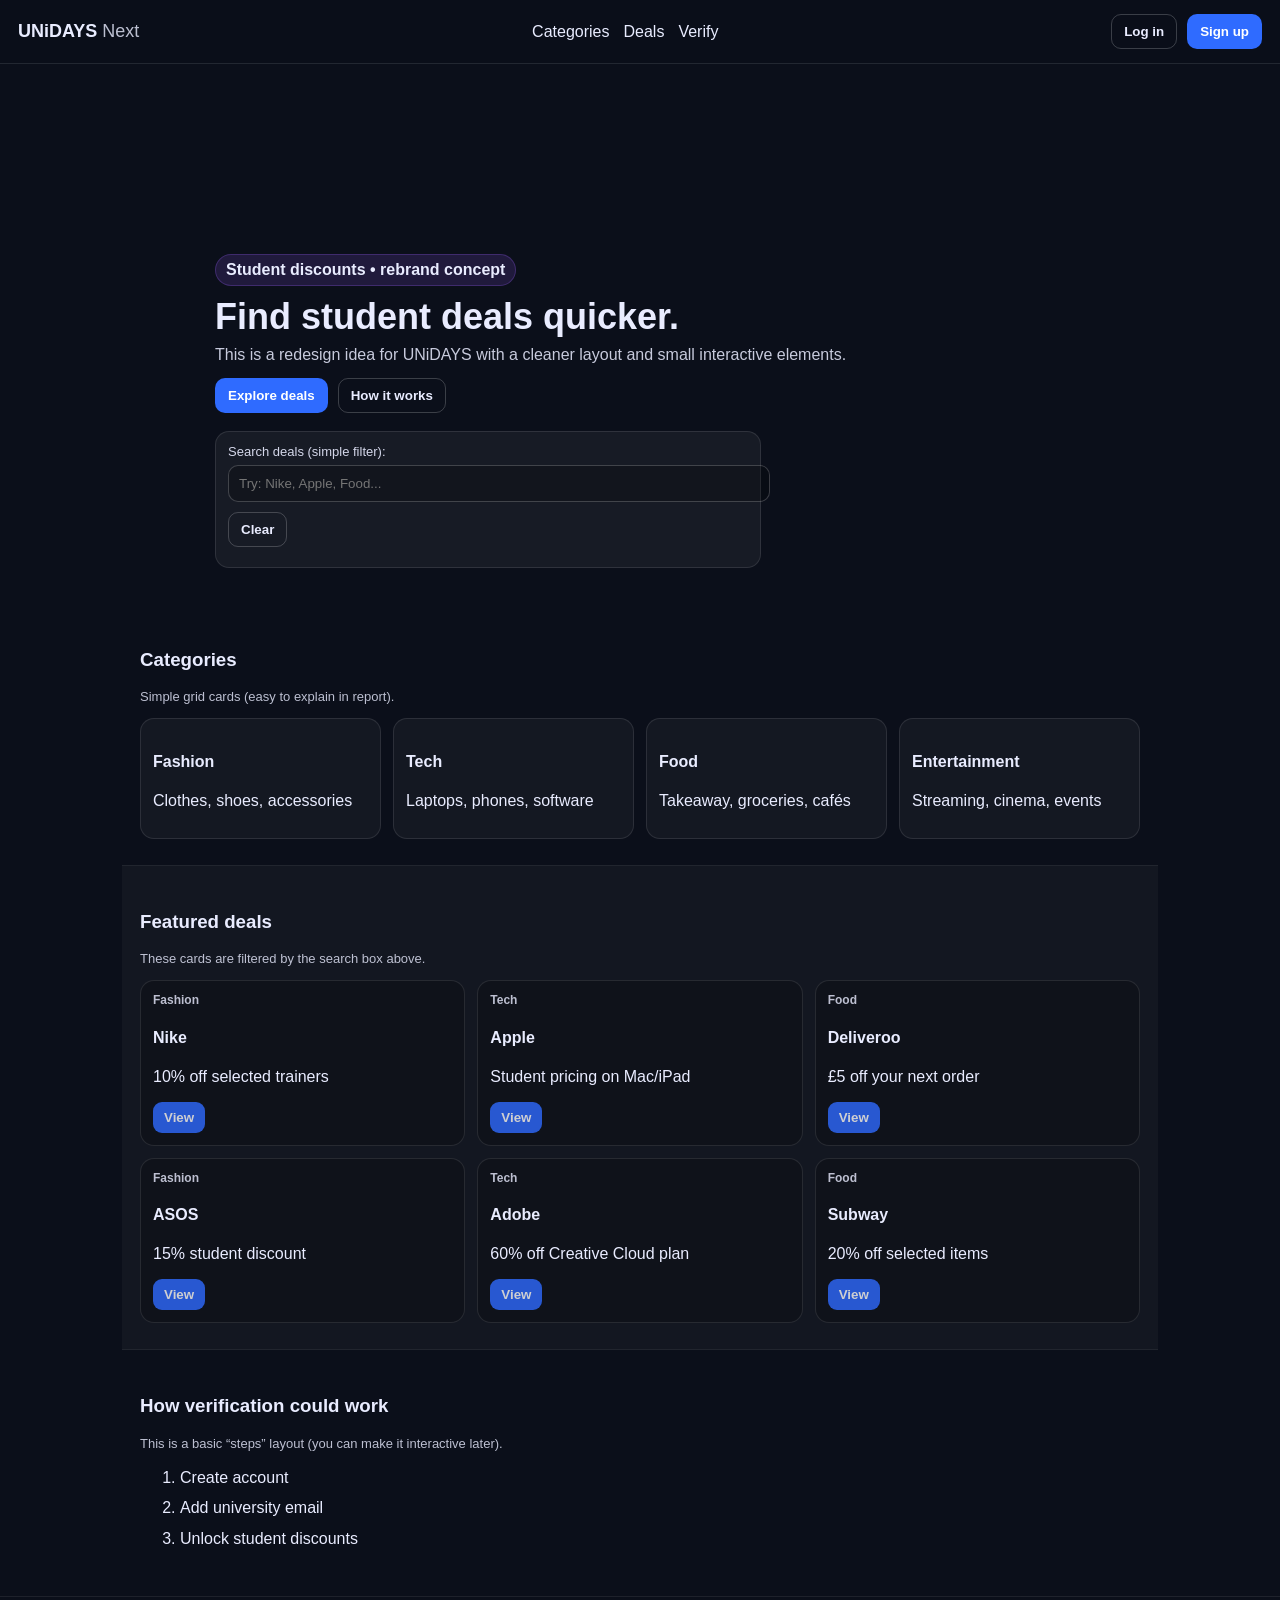
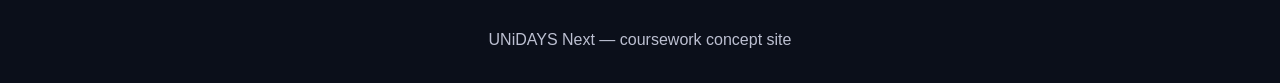
==== index.html @ 5d703a88 "Create index.html" ====
<!DOCTYPE html>
<html lang="en">
<head>
  <meta charset="UTF-8" />
  <meta name="viewport" content="width=device-width, initial-scale=1.0" />
  <title>UNiDAYS Next - Homepage</title>
  <link rel="stylesheet" href="css/styles.css" />
</head>
<body>
    <header class="topbar">
  <h1 class="logo">UNiDAYS <span class="small">Next</span></h1>

  <nav class="nav">
    <a href="#categories">Categories</a>
    <a href="#deals">Deals</a>
    <a href="#verify">Verify</a>
  </nav>

  <div class="top-actions">
    <button class="btn btn-ghost" type="button">Log in</button>
    <button class="btn btn-main" type="button">Sign up</button>
  </div>
</header>
<section class="banner">
  <canvas id="introCanvas"></canvas>

  <div class="banner-content">
    <p class="tag">Student discounts • rebrand concept</p>
    <h2>Find student deals quicker.</h2>
    <p class="sub">
      This is a redesign idea for UNiDAYS with a cleaner layout and small interactive elements.
    </p>

    <div class="banner-buttons">
      <button class="btn btn-main" type="button">Explore deals</button>
      <button class="btn btn-ghost" type="button">How it works</button>
    </div>

    <div class="search-box">
      <label for="searchInput">Search deals (simple filter):</label>
      <input id="searchInput" type="text" placeholder="Try: Nike, Apple, Food..." />
      <button id="clearBtn" class="btn btn-ghost" type="button">Clear</button>
      <p id="resultsMsg" class="hint"></p>
    </div>
  </div>
</section>
<main>
  <section id="categories" class="section">
    <h3>Categories</h3>
    <p class="hint">Simple grid cards (easy to explain in report).</p>

    <div class="grid">
      <div class="card">
        <h4>Fashion</h4>
        <p>Clothes, shoes, accessories</p>
      </div>

      <div class="card">
        <h4>Tech</h4>
        <p>Laptops, phones, software</p>
      </div>

      <div class="card">
        <h4>Food</h4>
        <p>Takeaway, groceries, cafés</p>
      </div>

      <div class="card">
        <h4>Entertainment</h4>
        <p>Streaming, cinema, events</p>
      </div>
    </div>
  </section>

  <section id="deals" class="section section-dark">
    <h3>Featured deals</h3>
    <p class="hint">These cards are filtered by the search box above.</p>

    <div id="dealGrid" class="deal-grid">
      <div class="deal" data-title="Nike 10% off trainers">
        <p class="deal-type">Fashion</p>
        <h4>Nike</h4>
        <p>10% off selected trainers</p>
        <button class="btn btn-main small" type="button">View</button>
      </div>

      <div class="deal" data-title="Apple student pricing on mac">
        <p class="deal-type">Tech</p>
        <h4>Apple</h4>
        <p>Student pricing on Mac/iPad</p>
        <button class="btn btn-main small" type="button">View</button>
      </div>

      <div class="deal" data-title="Deliveroo 5 pounds off">
        <p class="deal-type">Food</p>
        <h4>Deliveroo</h4>
        <p>£5 off your next order</p>
        <button class="btn btn-main small" type="button">View</button>
      </div>

      <div class="deal" data-title="ASOS 15% student discount">
        <p class="deal-type">Fashion</p>
        <h4>ASOS</h4>
        <p>15% student discount</p>
        <button class="btn btn-main small" type="button">View</button>
      </div>

      <div class="deal" data-title="Adobe 60% off creative cloud">
        <p class="deal-type">Tech</p>
        <h4>Adobe</h4>
        <p>60% off Creative Cloud plan</p>
        <button class="btn btn-main small" type="button">View</button>
      </div>

      <div class="deal" data-title="Subway 20% off">
        <p class="deal-type">Food</p>
        <h4>Subway</h4>
        <p>20% off selected items</p>
        <button class="btn btn-main small" type="button">View</button>
      </div>
    </div>

    <p id="noDealsMsg" class="hint hidden">No deals match your search.</p>
  </section>

  <section id="verify" class="section">
    <h3>How verification could work</h3>
    <p class="hint">This is a basic “steps” layout (you can make it interactive later).</p>

    <ol class="steps">
      <li>Create account</li>
      <li>Add university email</li>
      <li>Unlock student discounts</li>
    </ol>
  </section>
</main>
<footer class="footer">
  <p>UNiDAYS Next — coursework concept site</p>
</footer>

<script src="main.js"></script>
<script src="canvas.js"></script>


</body>
</html>
---- css/styles.css ----
body {
  margin: 0;
  font-family: Arial, sans-serif;
  background: #0b0f1a;
  color: #e9ecff;
}

a { color: #e9ecff; text-decoration: none; }
a:hover { text-decoration: underline; }

.hint {
  font-size: 13px;
  opacity: 0.8;
  margin: 8px 0 0;
}

.hidden { display: none; }

.topbar {
  display: flex;
  align-items: center;
  justify-content: space-between;
  gap: 12px;
  padding: 14px 18px;
  border-bottom: 1px solid rgba(255,255,255,0.1);
  position: sticky;
  top: 0;
  background: rgba(11, 15, 26, 0.9);
}

.logo {
  margin: 0;
  font-size: 18px;
  font-weight: 900;
}
.small { font-weight: 400; opacity: 0.8; }

.nav { display: flex; gap: 14px; }
.top-actions { display: flex; gap: 10px; }

.btn {
  border: 1px solid transparent;
  padding: 9px 12px;
  border-radius: 10px;
  cursor: pointer;
  font-weight: 700;
}
.btn-main { background: #2f6bff; color: white; }
.btn-ghost { background: transparent; border-color: rgba(255,255,255,0.2); color: #e9ecff; }
.btn.small { padding: 7px 10px; border-radius: 9px; }

.banner {
  position: relative;
  overflow: hidden;
  min-height: 320px;
  padding: 36px 18px;
}

#bannerCanvas {
  position: absolute;
  inset: 0;
  width: 100%;
  height: 100%;
  opacity: 0.5;
}

.banner-content {
  position: relative;
  max-width: 850px;
  margin: 0 auto;
}

.tag {
  display: inline-block;
  padding: 6px 10px;
  border-radius: 999px;
  background: rgba(155, 92, 255, 0.15);
  border: 1px solid rgba(155, 92, 255, 0.25);
  font-weight: 700;
  margin: 0 0 10px;
}

.banner h2 { margin: 0 0 8px; font-size: 36px; }
.sub { margin: 0 0 14px; opacity: 0.85; }

.banner-buttons { display: flex; gap: 10px; margin-bottom: 18px; }

.search-box {
  background: rgba(255,255,255,0.05);
  border: 1px solid rgba(255,255,255,0.1);
  border-radius: 14px;
  padding: 12px;
  max-width: 520px;
}

.search-box label {
  display: block;
  font-size: 13px;
  opacity: 0.9;
  margin-bottom: 6px;
}

.search-box input {
  width: 100%;
  padding: 10px;
  border-radius: 10px;
  border: 1px solid rgba(255,255,255,0.2);
  background: rgba(0,0,0,0.2);
  color: #e9ecff;
  margin-bottom: 10px;
}

.section {
  padding: 26px 18px;
  max-width: 1000px;
  margin: 0 auto;
}

.section-dark {
  background: rgba(255,255,255,0.03);
  border-top: 1px solid rgba(255,255,255,0.06);
  border-bottom: 1px solid rgba(255,255,255,0.06);
}

.grid {
  display: grid;
  gap: 12px;
  grid-template-columns: repeat(4, 1fr);
  margin-top: 14px;
}

.card {
  background: rgba(255,255,255,0.04);
  border: 1px solid rgba(255,255,255,0.1);
  border-radius: 14px;
  padding: 12px;
}

.deal-grid {
  display: grid;
  gap: 12px;
  grid-template-columns: repeat(3, 1fr);
  margin-top: 14px;
}

.deal {
  background: rgba(0,0,0,0.2);
  border: 1px solid rgba(255,255,255,0.1);
  border-radius: 14px;
  padding: 12px;
}

.deal-type {
  margin: 0 0 6px;
  font-size: 12px;
  font-weight: 800;
  opacity: 0.8;
}

.steps { margin-top: 12px; line-height: 1.9; }

.footer {
  padding: 18px;
  text-align: center;
  border-top: 1px solid rgba(255,255,255,0.1);
  opacity: 0.8;
}


@media (max-width: 900px) {
  .grid { grid-template-columns: repeat(2, 1fr); }
  .deal-grid { grid-template-columns: repeat(2, 1fr); }
}

@media (max-width: 520px) {
  .nav { display: none; }
  .grid, .deal-grid { grid-template-columns: 1fr; }
  .hero h2 { font-size: 28px; }
}
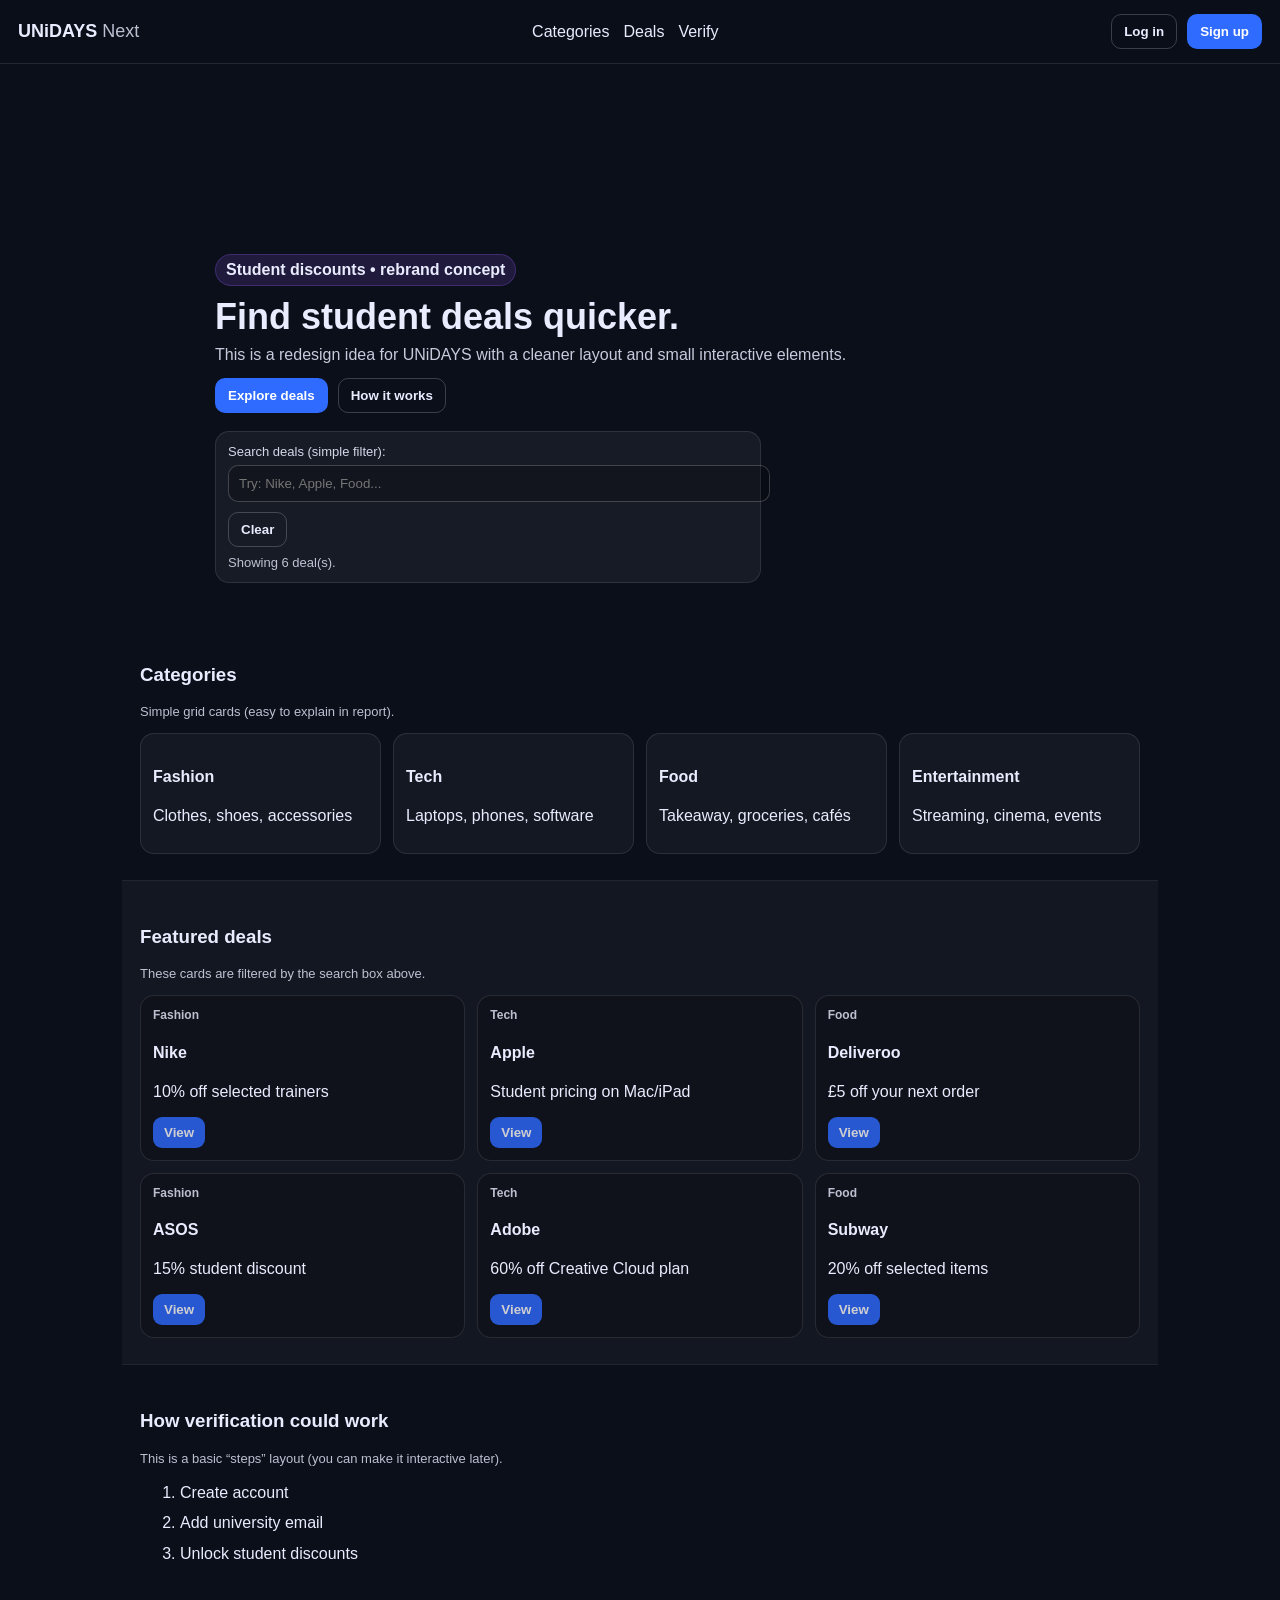
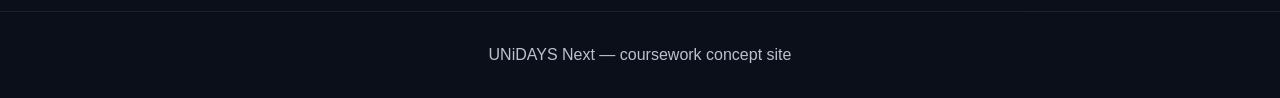
==== commit ba626cf5: "make sure script loads and is in same file" ====
--- a/index.html
+++ b/index.html
@@ -138,8 +138,8 @@
   <p>UNiDAYS Next — coursework concept site</p>
 </footer>
 
-<script src="main.js"></script>
-<script src="canvas.js"></script>
+<script src="js/main.js"></script>
+<script src="js/canvas.js"></script>
 
 
 </body>
--- a/css/styles.css
+++ b/css/styles.css
@@ -176,4 +176,5 @@
   .nav { display: none; }
   .grid, .deal-grid { grid-template-columns: 1fr; }
   .hero h2 { font-size: 28px; }
-}+}
+
